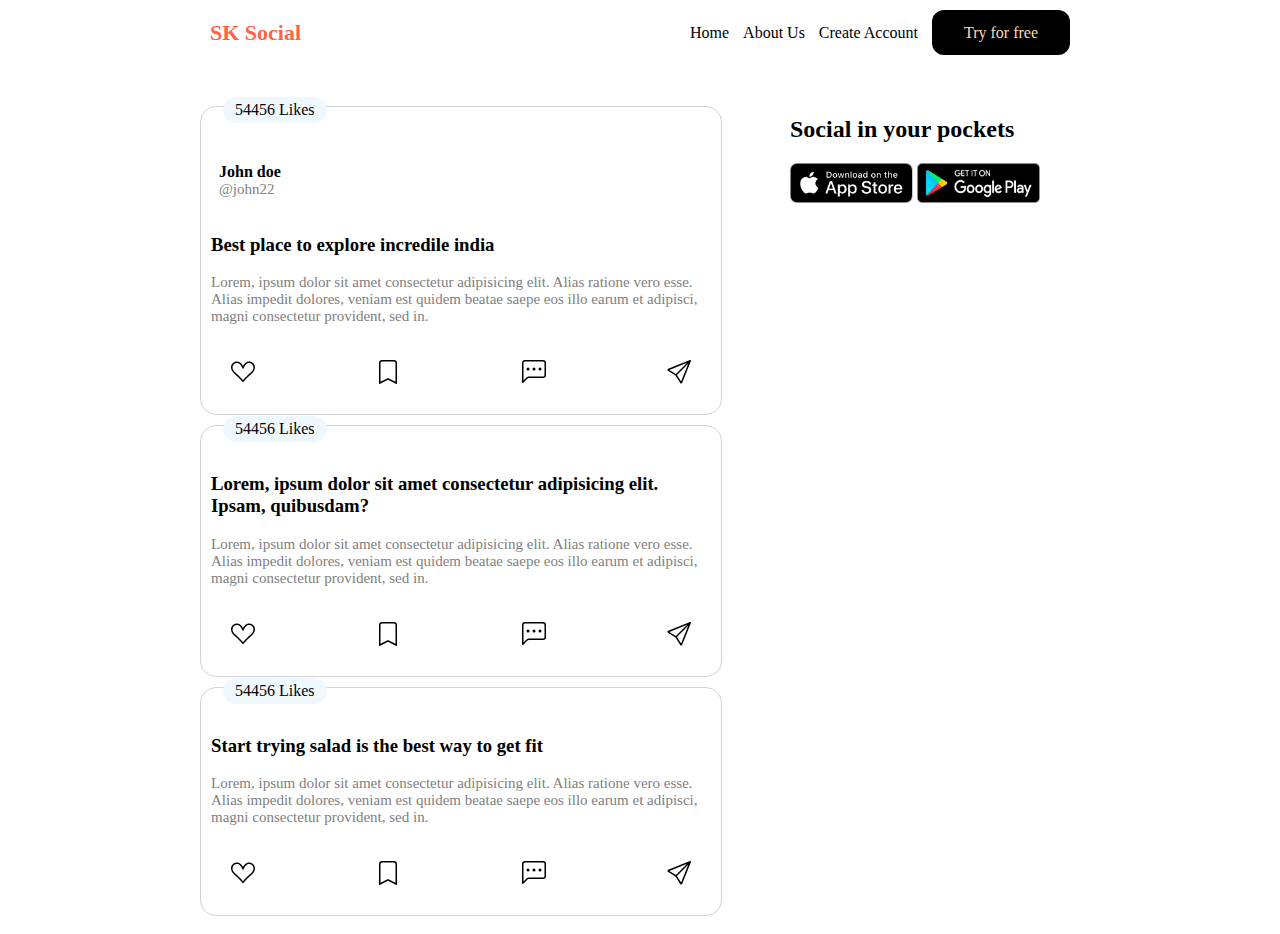
==== index.html @ 5a23242d "Website using html and css only" ====
<!DOCTYPE html>
<html lang="en">

<head>
    <meta charset="UTF-8">
    <meta http-equiv="X-UA-Compatible" content="IE=edge">
    <meta name="viewport" content="width=device-width, initial-scale=1.0">
    <link rel="stylesheet" href="style3.css">

    <title>Webpage</title>
</head>

<body>

    <nav class="navbar">
        <a href="" class="logo">SK Social</a>
        <div class="links">
            <a href="" class="links">Home</a>
            <a href="" class="links">About Us</a>
            <a href="" class="links">Create Account</a>
            <a href="" class="links btn">Try for free</a>

        </div>

    </nav>




    <div class="main-container">
        <div class="post-container">
            <div class="post">
                <div class="post-header">
                    <img src="https://source.unsplash.com/1600x800/?india" class="post-img" alt="">
                    <div class="likes">54456 Likes</div>
                </div>

                <div class="user">
                    <img src="https://source.unsplash.com/700x700/?boy" class="user-img" alt="">
                    <div>
                        <h4 class="name">John doe</h4>
                        <p class="username">@john22</p>
                    </div>
                </div>
                <h3>Best place to explore incredile india</h3>
                <p>Lorem, ipsum dolor sit amet consectetur adipisicing elit. Alias ratione vero esse. Alias impedit dolores, veniam est quidem beatae saepe eos illo earum et adipisci, magni consectetur provident, sed in.</p>
                <div class="icons">
                    <svg xmlns="http://www.w3.org/2000/svg" width="24" height="24" fill="currentColor" class="bi bi-suit-heart" viewBox="0 0 16 16">
                    <path d="m8 6.236-.894-1.789c-.222-.443-.607-1.08-1.152-1.595C5.418 2.345 4.776 2 4 2 2.324 2 1 3.326 1 4.92c0 1.211.554 2.066 1.868 3.37.337.334.721.695 1.146 1.093C5.122 10.423 6.5 11.717 8 13.447c1.5-1.73 2.878-3.024 3.986-4.064.425-.398.81-.76 1.146-1.093C14.446 6.986 15 6.131 15 4.92 15 3.326 13.676 2 12 2c-.777 0-1.418.345-1.954.852-.545.515-.93 1.152-1.152 1.595L8 6.236zm.392 8.292a.513.513 0 0 1-.784 0c-1.601-1.902-3.05-3.262-4.243-4.381C1.3 8.208 0 6.989 0 4.92 0 2.755 1.79 1 4 1c1.6 0 2.719 1.05 3.404 2.008.26.365.458.716.596.992a7.55 7.55 0 0 1 .596-.992C9.281 2.049 10.4 1 12 1c2.21 0 4 1.755 4 3.92 0 2.069-1.3 3.288-3.365 5.227-1.193 1.12-2.642 2.48-4.243 4.38z"/>
                  </svg>



                    <svg xmlns="http://www.w3.org/2000/svg" width="24" height="24" fill="currentColor" class="bi bi-bookmark" viewBox="0 0 16 16">
                    <path d="M2 2a2 2 0 0 1 2-2h8a2 2 0 0 1 2 2v13.5a.5.5 0 0 1-.777.416L8 13.101l-5.223 2.815A.5.5 0 0 1 2 15.5V2zm2-1a1 1 0 0 0-1 1v12.566l4.723-2.482a.5.5 0 0 1 .554 0L13 14.566V2a1 1 0 0 0-1-1H4z"/>
                  </svg>


                    <svg xmlns="http://www.w3.org/2000/svg" width="24" height="24" fill="currentColor" class="bi bi-chat-left-dots" viewBox="0 0 16 16">
                    <path d="M14 1a1 1 0 0 1 1 1v8a1 1 0 0 1-1 1H4.414A2 2 0 0 0 3 11.586l-2 2V2a1 1 0 0 1 1-1h12zM2 0a2 2 0 0 0-2 2v12.793a.5.5 0 0 0 .854.353l2.853-2.853A1 1 0 0 1 4.414 12H14a2 2 0 0 0 2-2V2a2 2 0 0 0-2-2H2z"/>
                    <path d="M5 6a1 1 0 1 1-2 0 1 1 0 0 1 2 0zm4 0a1 1 0 1 1-2 0 1 1 0 0 1 2 0zm4 0a1 1 0 1 1-2 0 1 1 0 0 1 2 0z"/>
                  </svg>




                    <svg xmlns="http://www.w3.org/2000/svg" width="24" height="24" fill="currentColor" class="bi bi-send" viewBox="0 0 16 16">
                    <path d="M15.854.146a.5.5 0 0 1 .11.54l-5.819 14.547a.75.75 0 0 1-1.329.124l-3.178-4.995L.643 7.184a.75.75 0 0 1 .124-1.33L15.314.037a.5.5 0 0 1 .54.11ZM6.636 10.07l2.761 4.338L14.13 2.576 6.636 10.07Zm6.787-8.201L1.591 6.602l4.339 2.76 7.494-7.493Z"/>
                  </svg>
                </div>

            </div>



            <div class="post">
                <div class="post-header">
                    <img src="https://source.unsplash.com/1600x800/?running" class="post-img" alt="">
                    <div class="likes">54456 Likes</div>
                </div>
                <h3>Lorem, ipsum dolor sit amet consectetur adipisicing elit. Ipsam, quibusdam?</h3>
                <p>Lorem, ipsum dolor sit amet consectetur adipisicing elit. Alias ratione vero esse. Alias impedit dolores, veniam est quidem beatae saepe eos illo earum et adipisci, magni consectetur provident, sed in.</p>
                <div class="icons">
                    <svg xmlns="http://www.w3.org/2000/svg" width="24" height="24" fill="currentColor" class="bi bi-suit-heart" viewBox="0 0 16 16">
                    <path d="m8 6.236-.894-1.789c-.222-.443-.607-1.08-1.152-1.595C5.418 2.345 4.776 2 4 2 2.324 2 1 3.326 1 4.92c0 1.211.554 2.066 1.868 3.37.337.334.721.695 1.146 1.093C5.122 10.423 6.5 11.717 8 13.447c1.5-1.73 2.878-3.024 3.986-4.064.425-.398.81-.76 1.146-1.093C14.446 6.986 15 6.131 15 4.92 15 3.326 13.676 2 12 2c-.777 0-1.418.345-1.954.852-.545.515-.93 1.152-1.152 1.595L8 6.236zm.392 8.292a.513.513 0 0 1-.784 0c-1.601-1.902-3.05-3.262-4.243-4.381C1.3 8.208 0 6.989 0 4.92 0 2.755 1.79 1 4 1c1.6 0 2.719 1.05 3.404 2.008.26.365.458.716.596.992a7.55 7.55 0 0 1 .596-.992C9.281 2.049 10.4 1 12 1c2.21 0 4 1.755 4 3.92 0 2.069-1.3 3.288-3.365 5.227-1.193 1.12-2.642 2.48-4.243 4.38z"/>
                  </svg>



                    <svg xmlns="http://www.w3.org/2000/svg" width="24" height="24" fill="currentColor" class="bi bi-bookmark" viewBox="0 0 16 16">
                    <path d="M2 2a2 2 0 0 1 2-2h8a2 2 0 0 1 2 2v13.5a.5.5 0 0 1-.777.416L8 13.101l-5.223 2.815A.5.5 0 0 1 2 15.5V2zm2-1a1 1 0 0 0-1 1v12.566l4.723-2.482a.5.5 0 0 1 .554 0L13 14.566V2a1 1 0 0 0-1-1H4z"/>
                  </svg>


                    <svg xmlns="http://www.w3.org/2000/svg" width="24" height="24" fill="currentColor" class="bi bi-chat-left-dots" viewBox="0 0 16 16">
                    <path d="M14 1a1 1 0 0 1 1 1v8a1 1 0 0 1-1 1H4.414A2 2 0 0 0 3 11.586l-2 2V2a1 1 0 0 1 1-1h12zM2 0a2 2 0 0 0-2 2v12.793a.5.5 0 0 0 .854.353l2.853-2.853A1 1 0 0 1 4.414 12H14a2 2 0 0 0 2-2V2a2 2 0 0 0-2-2H2z"/>
                    <path d="M5 6a1 1 0 1 1-2 0 1 1 0 0 1 2 0zm4 0a1 1 0 1 1-2 0 1 1 0 0 1 2 0zm4 0a1 1 0 1 1-2 0 1 1 0 0 1 2 0z"/>
                  </svg>




                    <svg xmlns="http://www.w3.org/2000/svg" width="24" height="24" fill="currentColor" class="bi bi-send" viewBox="0 0 16 16">
                    <path d="M15.854.146a.5.5 0 0 1 .11.54l-5.819 14.547a.75.75 0 0 1-1.329.124l-3.178-4.995L.643 7.184a.75.75 0 0 1 .124-1.33L15.314.037a.5.5 0 0 1 .54.11ZM6.636 10.07l2.761 4.338L14.13 2.576 6.636 10.07Zm6.787-8.201L1.591 6.602l4.339 2.76 7.494-7.493Z"/>
                  </svg>
                </div>

            </div>





            <div class="post">
                <div class="post-header">
                    <img src="https://source.unsplash.com/1600x800/?salad" class="post-img" alt="">
                    <div class="likes">54456 Likes</div>
                </div>
                <h3>Start trying salad is the best way to get fit</h3>
                <p>Lorem, ipsum dolor sit amet consectetur adipisicing elit. Alias ratione vero esse. Alias impedit dolores, veniam est quidem beatae saepe eos illo earum et adipisci, magni consectetur provident, sed in.</p>
                <div class="icons">
                    <svg xmlns="http://www.w3.org/2000/svg" width="24" height="24" fill="currentColor" class="bi bi-suit-heart" viewBox="0 0 16 16">
                    <path d="m8 6.236-.894-1.789c-.222-.443-.607-1.08-1.152-1.595C5.418 2.345 4.776 2 4 2 2.324 2 1 3.326 1 4.92c0 1.211.554 2.066 1.868 3.37.337.334.721.695 1.146 1.093C5.122 10.423 6.5 11.717 8 13.447c1.5-1.73 2.878-3.024 3.986-4.064.425-.398.81-.76 1.146-1.093C14.446 6.986 15 6.131 15 4.92 15 3.326 13.676 2 12 2c-.777 0-1.418.345-1.954.852-.545.515-.93 1.152-1.152 1.595L8 6.236zm.392 8.292a.513.513 0 0 1-.784 0c-1.601-1.902-3.05-3.262-4.243-4.381C1.3 8.208 0 6.989 0 4.92 0 2.755 1.79 1 4 1c1.6 0 2.719 1.05 3.404 2.008.26.365.458.716.596.992a7.55 7.55 0 0 1 .596-.992C9.281 2.049 10.4 1 12 1c2.21 0 4 1.755 4 3.92 0 2.069-1.3 3.288-3.365 5.227-1.193 1.12-2.642 2.48-4.243 4.38z"/>
                  </svg>



                    <svg xmlns="http://www.w3.org/2000/svg" width="24" height="24" fill="currentColor" class="bi bi-bookmark" viewBox="0 0 16 16">
                    <path d="M2 2a2 2 0 0 1 2-2h8a2 2 0 0 1 2 2v13.5a.5.5 0 0 1-.777.416L8 13.101l-5.223 2.815A.5.5 0 0 1 2 15.5V2zm2-1a1 1 0 0 0-1 1v12.566l4.723-2.482a.5.5 0 0 1 .554 0L13 14.566V2a1 1 0 0 0-1-1H4z"/>
                  </svg>


                    <svg xmlns="http://www.w3.org/2000/svg" width="24" height="24" fill="currentColor" class="bi bi-chat-left-dots" viewBox="0 0 16 16">
                    <path d="M14 1a1 1 0 0 1 1 1v8a1 1 0 0 1-1 1H4.414A2 2 0 0 0 3 11.586l-2 2V2a1 1 0 0 1 1-1h12zM2 0a2 2 0 0 0-2 2v12.793a.5.5 0 0 0 .854.353l2.853-2.853A1 1 0 0 1 4.414 12H14a2 2 0 0 0 2-2V2a2 2 0 0 0-2-2H2z"/>
                    <path d="M5 6a1 1 0 1 1-2 0 1 1 0 0 1 2 0zm4 0a1 1 0 1 1-2 0 1 1 0 0 1 2 0zm4 0a1 1 0 1 1-2 0 1 1 0 0 1 2 0z"/>
                  </svg>




                    <svg xmlns="http://www.w3.org/2000/svg" width="24" height="24" fill="currentColor" class="bi bi-send" viewBox="0 0 16 16">
                    <path d="M15.854.146a.5.5 0 0 1 .11.54l-5.819 14.547a.75.75 0 0 1-1.329.124l-3.178-4.995L.643 7.184a.75.75 0 0 1 .124-1.33L15.314.037a.5.5 0 0 1 .54.11ZM6.636 10.07l2.761 4.338L14.13 2.576 6.636 10.07Zm6.787-8.201L1.591 6.602l4.339 2.76 7.494-7.493Z"/>
                  </svg>
                </div>

            </div>
        </div>
        <div class="sidebar">
            <h2>Social in your pockets</h2>
            <img src="icon-AppStore_lg30tv.webp" height="40px" alt="">
            <img src="icon-GooglePlay_1_zixjxl.png" height="40px" alt="">
        </div>
    </div>
</body>

</html>
---- style3.css ----
.body {
    font-family: system-ui, -apple-system, BlinkMacSystemFont, 'Segoe UI', Roboto, Oxygen, Ubuntu, Cantarell, 'Open Sans', 'Helvetica Neue', sans-serif;
}

.post {
    width: 500px;
    border: 1px solid lightgray;
    padding: 10px;
    margin: 10px;
    border-radius: 16px;
}

.post-img {
    width: 100%;
    border-radius: 16px;
}

.post-header {
    position: relative;
}

.likes {
    position: absolute;
    bottom: 0;
    margin: 12px;
    background-color: aliceblue;
    padding: 4px 12px;
    border-radius: 16px;
}

.icons {
    padding: 20px;
    display: flex;
    justify-content: space-between;
}

.main-container {
    display: flex;
    margin-top: 50px;
    justify-content: center;
}

.post-container {
    width: 600px;
}

.sidebar {
    width: 300px;
}

.navbar {
    width: 860px;
    margin: 20px auto;
    display: flex;
    justify-content: space-between;
    align-items: center;
}

.logo {
    font-size: 22px;
    color: tomato;
    font-weight: bold;
    text-decoration: none;
}

.links {
    color: black;
    text-decoration: none;
    margin-left: 10px;
}

.btn {
    background-color: black;
    color: wheat;
    padding: 14px 32px;
    border-radius: 12px;
    border: none;
}

.post p {
    font-size: 15px;
    color: grey;
}

.user-img {
    height: 70px;
    border-radius: 50%;
}

.user {
    margin-top: 10px;
    display: flex;
    align-items: center;
}

.name {
    margin: 0 8px;
}

.username {
    margin: 0 8px;
}
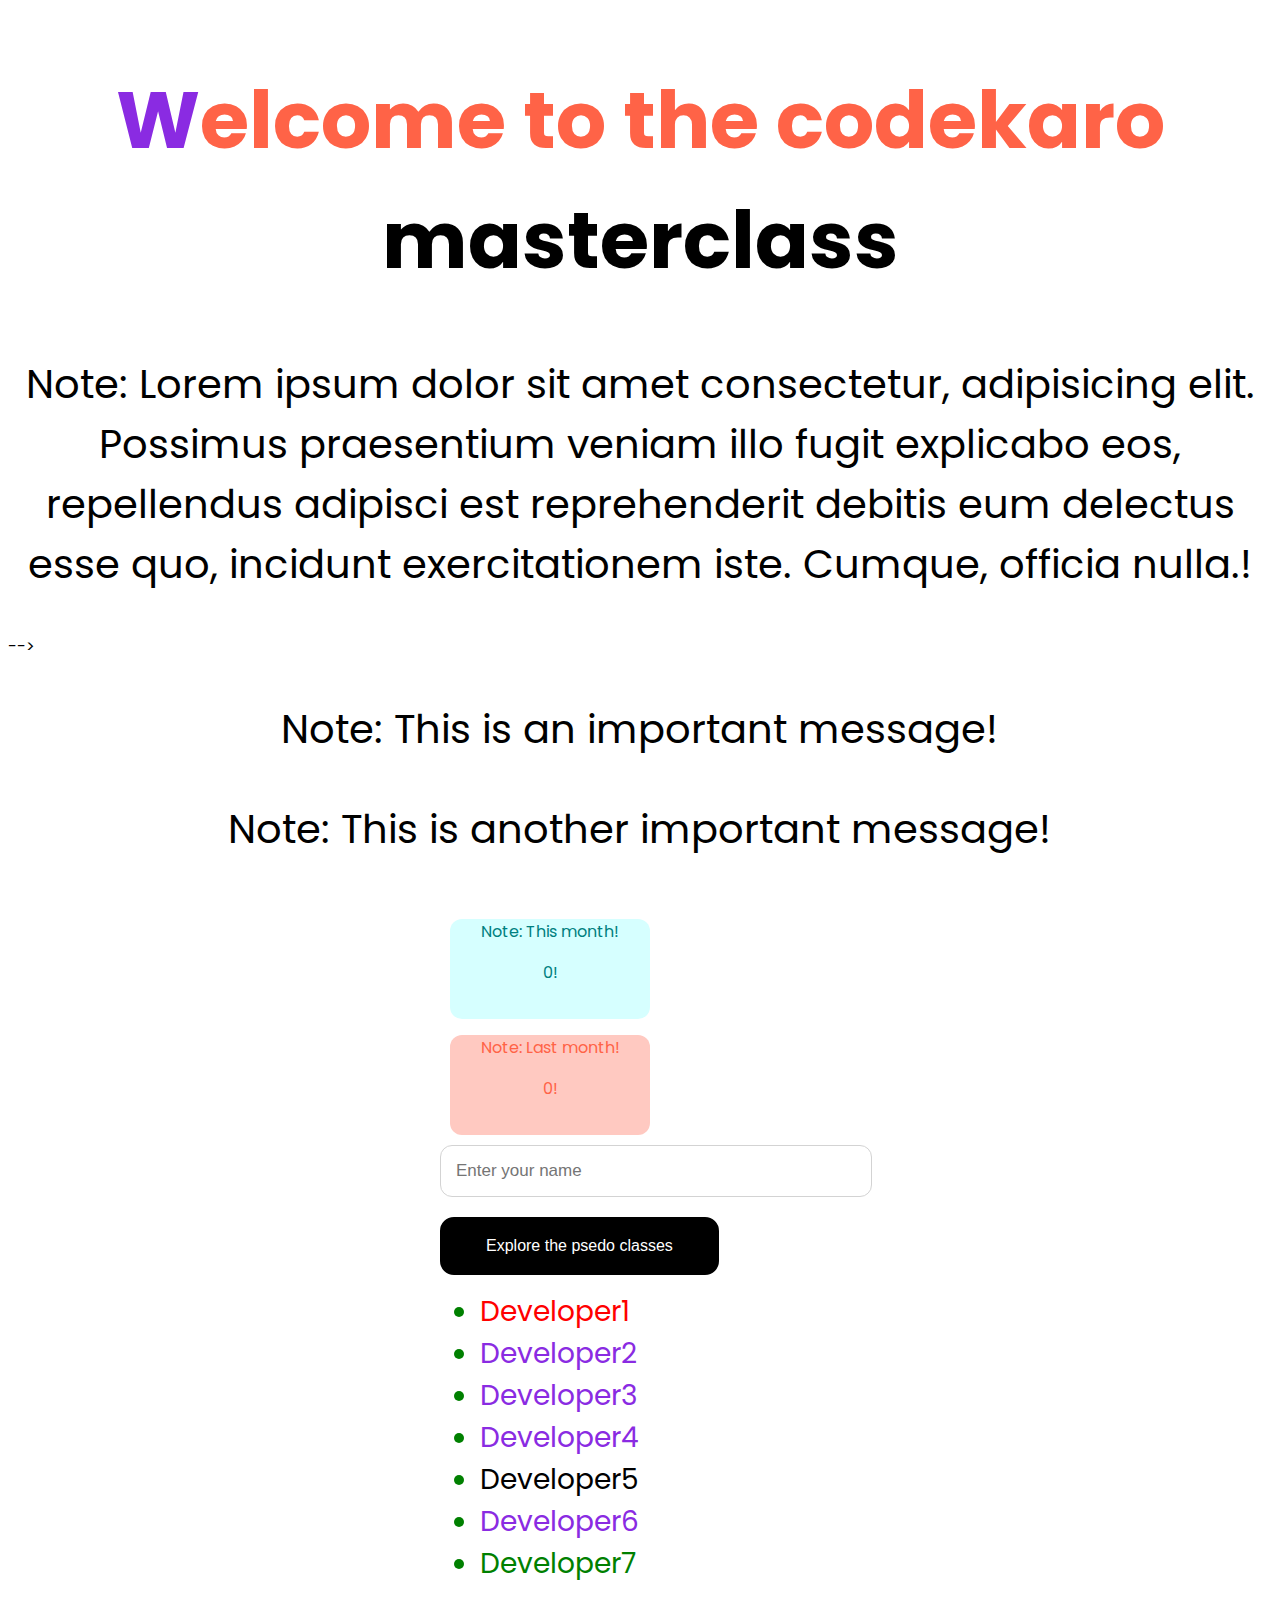
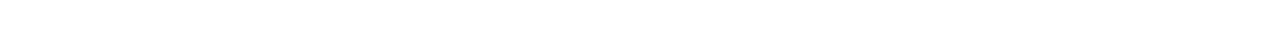
==== commit af20e792: "Pseudo Elements And Classes" ====
--- a/index.html
+++ b/index.html
@@ -5,151 +5,39 @@
     <meta charset="UTF-8">
     <meta http-equiv="X-UA-Compatible" content="IE=edge">
     <meta name="viewport" content="width=device-width, initial-scale=1.0">
-    <link rel="stylesheet" href="style3.css">
-
-    <title>Webpage</title>
+    <title>psedo</title>
+    <link rel="stylesheet" href="style.css">
 </head>
 
 <body>
+    <h1>Welcome to the codekaro masterclass</h1>
+    <p>Lorem ipsum dolor sit amet consectetur, adipisicing elit. Possimus praesentium veniam illo fugit explicabo eos, repellendus adipisci est reprehenderit debitis eum delectus esse quo, incidunt exercitationem iste. Cumque, officia nulla.</p> -->
 
-    <nav class="navbar">
-        <a href="" class="logo">SK Social</a>
-        <div class="links">
-            <a href="" class="links">Home</a>
-            <a href="" class="links">About Us</a>
-            <a href="" class="links">Create Account</a>
-            <a href="" class="links btn">Try for free</a>
+    <p>This is an important message</p>
+    <p>This is another important message</p>
 
+    <div class="container">
+        <div class="card bg1">
+            <p>This month</p>
+            <p class="value"></p>
         </div>
+        <div class="card bg2">
+            <p>Last month</p>
+            <p class="value"></p>
+        </div>
+        <input type="text" placeholder="Enter your name">
+        <button class="btn">Explore the psedo classes</button>
 
-    </nav>
+        <ul>
+            <li>Developer1</li>
+            <li>Developer2</li>
+            <li>Developer3</li>
+            <li>Developer4</li>
+            <li>Developer5</li>
+            <li>Developer6</li>
+            <li>Developer7</li>
+        </ul>
 
-
-
-
-    <div class="main-container">
-        <div class="post-container">
-            <div class="post">
-                <div class="post-header">
-                    <img src="https://source.unsplash.com/1600x800/?india" class="post-img" alt="">
-                    <div class="likes">54456 Likes</div>
-                </div>
-
-                <div class="user">
-                    <img src="https://source.unsplash.com/700x700/?boy" class="user-img" alt="">
-                    <div>
-                        <h4 class="name">John doe</h4>
-                        <p class="username">@john22</p>
-                    </div>
-                </div>
-                <h3>Best place to explore incredile india</h3>
-                <p>Lorem, ipsum dolor sit amet consectetur adipisicing elit. Alias ratione vero esse. Alias impedit dolores, veniam est quidem beatae saepe eos illo earum et adipisci, magni consectetur provident, sed in.</p>
-                <div class="icons">
-                    <svg xmlns="http://www.w3.org/2000/svg" width="24" height="24" fill="currentColor" class="bi bi-suit-heart" viewBox="0 0 16 16">
-                    <path d="m8 6.236-.894-1.789c-.222-.443-.607-1.08-1.152-1.595C5.418 2.345 4.776 2 4 2 2.324 2 1 3.326 1 4.92c0 1.211.554 2.066 1.868 3.37.337.334.721.695 1.146 1.093C5.122 10.423 6.5 11.717 8 13.447c1.5-1.73 2.878-3.024 3.986-4.064.425-.398.81-.76 1.146-1.093C14.446 6.986 15 6.131 15 4.92 15 3.326 13.676 2 12 2c-.777 0-1.418.345-1.954.852-.545.515-.93 1.152-1.152 1.595L8 6.236zm.392 8.292a.513.513 0 0 1-.784 0c-1.601-1.902-3.05-3.262-4.243-4.381C1.3 8.208 0 6.989 0 4.92 0 2.755 1.79 1 4 1c1.6 0 2.719 1.05 3.404 2.008.26.365.458.716.596.992a7.55 7.55 0 0 1 .596-.992C9.281 2.049 10.4 1 12 1c2.21 0 4 1.755 4 3.92 0 2.069-1.3 3.288-3.365 5.227-1.193 1.12-2.642 2.48-4.243 4.38z"/>
-                  </svg>
-
-
-
-                    <svg xmlns="http://www.w3.org/2000/svg" width="24" height="24" fill="currentColor" class="bi bi-bookmark" viewBox="0 0 16 16">
-                    <path d="M2 2a2 2 0 0 1 2-2h8a2 2 0 0 1 2 2v13.5a.5.5 0 0 1-.777.416L8 13.101l-5.223 2.815A.5.5 0 0 1 2 15.5V2zm2-1a1 1 0 0 0-1 1v12.566l4.723-2.482a.5.5 0 0 1 .554 0L13 14.566V2a1 1 0 0 0-1-1H4z"/>
-                  </svg>
-
-
-                    <svg xmlns="http://www.w3.org/2000/svg" width="24" height="24" fill="currentColor" class="bi bi-chat-left-dots" viewBox="0 0 16 16">
-                    <path d="M14 1a1 1 0 0 1 1 1v8a1 1 0 0 1-1 1H4.414A2 2 0 0 0 3 11.586l-2 2V2a1 1 0 0 1 1-1h12zM2 0a2 2 0 0 0-2 2v12.793a.5.5 0 0 0 .854.353l2.853-2.853A1 1 0 0 1 4.414 12H14a2 2 0 0 0 2-2V2a2 2 0 0 0-2-2H2z"/>
-                    <path d="M5 6a1 1 0 1 1-2 0 1 1 0 0 1 2 0zm4 0a1 1 0 1 1-2 0 1 1 0 0 1 2 0zm4 0a1 1 0 1 1-2 0 1 1 0 0 1 2 0z"/>
-                  </svg>
-
-
-
-
-                    <svg xmlns="http://www.w3.org/2000/svg" width="24" height="24" fill="currentColor" class="bi bi-send" viewBox="0 0 16 16">
-                    <path d="M15.854.146a.5.5 0 0 1 .11.54l-5.819 14.547a.75.75 0 0 1-1.329.124l-3.178-4.995L.643 7.184a.75.75 0 0 1 .124-1.33L15.314.037a.5.5 0 0 1 .54.11ZM6.636 10.07l2.761 4.338L14.13 2.576 6.636 10.07Zm6.787-8.201L1.591 6.602l4.339 2.76 7.494-7.493Z"/>
-                  </svg>
-                </div>
-
-            </div>
-
-
-
-            <div class="post">
-                <div class="post-header">
-                    <img src="https://source.unsplash.com/1600x800/?running" class="post-img" alt="">
-                    <div class="likes">54456 Likes</div>
-                </div>
-                <h3>Lorem, ipsum dolor sit amet consectetur adipisicing elit. Ipsam, quibusdam?</h3>
-                <p>Lorem, ipsum dolor sit amet consectetur adipisicing elit. Alias ratione vero esse. Alias impedit dolores, veniam est quidem beatae saepe eos illo earum et adipisci, magni consectetur provident, sed in.</p>
-                <div class="icons">
-                    <svg xmlns="http://www.w3.org/2000/svg" width="24" height="24" fill="currentColor" class="bi bi-suit-heart" viewBox="0 0 16 16">
-                    <path d="m8 6.236-.894-1.789c-.222-.443-.607-1.08-1.152-1.595C5.418 2.345 4.776 2 4 2 2.324 2 1 3.326 1 4.92c0 1.211.554 2.066 1.868 3.37.337.334.721.695 1.146 1.093C5.122 10.423 6.5 11.717 8 13.447c1.5-1.73 2.878-3.024 3.986-4.064.425-.398.81-.76 1.146-1.093C14.446 6.986 15 6.131 15 4.92 15 3.326 13.676 2 12 2c-.777 0-1.418.345-1.954.852-.545.515-.93 1.152-1.152 1.595L8 6.236zm.392 8.292a.513.513 0 0 1-.784 0c-1.601-1.902-3.05-3.262-4.243-4.381C1.3 8.208 0 6.989 0 4.92 0 2.755 1.79 1 4 1c1.6 0 2.719 1.05 3.404 2.008.26.365.458.716.596.992a7.55 7.55 0 0 1 .596-.992C9.281 2.049 10.4 1 12 1c2.21 0 4 1.755 4 3.92 0 2.069-1.3 3.288-3.365 5.227-1.193 1.12-2.642 2.48-4.243 4.38z"/>
-                  </svg>
-
-
-
-                    <svg xmlns="http://www.w3.org/2000/svg" width="24" height="24" fill="currentColor" class="bi bi-bookmark" viewBox="0 0 16 16">
-                    <path d="M2 2a2 2 0 0 1 2-2h8a2 2 0 0 1 2 2v13.5a.5.5 0 0 1-.777.416L8 13.101l-5.223 2.815A.5.5 0 0 1 2 15.5V2zm2-1a1 1 0 0 0-1 1v12.566l4.723-2.482a.5.5 0 0 1 .554 0L13 14.566V2a1 1 0 0 0-1-1H4z"/>
-                  </svg>
-
-
-                    <svg xmlns="http://www.w3.org/2000/svg" width="24" height="24" fill="currentColor" class="bi bi-chat-left-dots" viewBox="0 0 16 16">
-                    <path d="M14 1a1 1 0 0 1 1 1v8a1 1 0 0 1-1 1H4.414A2 2 0 0 0 3 11.586l-2 2V2a1 1 0 0 1 1-1h12zM2 0a2 2 0 0 0-2 2v12.793a.5.5 0 0 0 .854.353l2.853-2.853A1 1 0 0 1 4.414 12H14a2 2 0 0 0 2-2V2a2 2 0 0 0-2-2H2z"/>
-                    <path d="M5 6a1 1 0 1 1-2 0 1 1 0 0 1 2 0zm4 0a1 1 0 1 1-2 0 1 1 0 0 1 2 0zm4 0a1 1 0 1 1-2 0 1 1 0 0 1 2 0z"/>
-                  </svg>
-
-
-
-
-                    <svg xmlns="http://www.w3.org/2000/svg" width="24" height="24" fill="currentColor" class="bi bi-send" viewBox="0 0 16 16">
-                    <path d="M15.854.146a.5.5 0 0 1 .11.54l-5.819 14.547a.75.75 0 0 1-1.329.124l-3.178-4.995L.643 7.184a.75.75 0 0 1 .124-1.33L15.314.037a.5.5 0 0 1 .54.11ZM6.636 10.07l2.761 4.338L14.13 2.576 6.636 10.07Zm6.787-8.201L1.591 6.602l4.339 2.76 7.494-7.493Z"/>
-                  </svg>
-                </div>
-
-            </div>
-
-
-
-
-
-            <div class="post">
-                <div class="post-header">
-                    <img src="https://source.unsplash.com/1600x800/?salad" class="post-img" alt="">
-                    <div class="likes">54456 Likes</div>
-                </div>
-                <h3>Start trying salad is the best way to get fit</h3>
-                <p>Lorem, ipsum dolor sit amet consectetur adipisicing elit. Alias ratione vero esse. Alias impedit dolores, veniam est quidem beatae saepe eos illo earum et adipisci, magni consectetur provident, sed in.</p>
-                <div class="icons">
-                    <svg xmlns="http://www.w3.org/2000/svg" width="24" height="24" fill="currentColor" class="bi bi-suit-heart" viewBox="0 0 16 16">
-                    <path d="m8 6.236-.894-1.789c-.222-.443-.607-1.08-1.152-1.595C5.418 2.345 4.776 2 4 2 2.324 2 1 3.326 1 4.92c0 1.211.554 2.066 1.868 3.37.337.334.721.695 1.146 1.093C5.122 10.423 6.5 11.717 8 13.447c1.5-1.73 2.878-3.024 3.986-4.064.425-.398.81-.76 1.146-1.093C14.446 6.986 15 6.131 15 4.92 15 3.326 13.676 2 12 2c-.777 0-1.418.345-1.954.852-.545.515-.93 1.152-1.152 1.595L8 6.236zm.392 8.292a.513.513 0 0 1-.784 0c-1.601-1.902-3.05-3.262-4.243-4.381C1.3 8.208 0 6.989 0 4.92 0 2.755 1.79 1 4 1c1.6 0 2.719 1.05 3.404 2.008.26.365.458.716.596.992a7.55 7.55 0 0 1 .596-.992C9.281 2.049 10.4 1 12 1c2.21 0 4 1.755 4 3.92 0 2.069-1.3 3.288-3.365 5.227-1.193 1.12-2.642 2.48-4.243 4.38z"/>
-                  </svg>
-
-
-
-                    <svg xmlns="http://www.w3.org/2000/svg" width="24" height="24" fill="currentColor" class="bi bi-bookmark" viewBox="0 0 16 16">
-                    <path d="M2 2a2 2 0 0 1 2-2h8a2 2 0 0 1 2 2v13.5a.5.5 0 0 1-.777.416L8 13.101l-5.223 2.815A.5.5 0 0 1 2 15.5V2zm2-1a1 1 0 0 0-1 1v12.566l4.723-2.482a.5.5 0 0 1 .554 0L13 14.566V2a1 1 0 0 0-1-1H4z"/>
-                  </svg>
-
-
-                    <svg xmlns="http://www.w3.org/2000/svg" width="24" height="24" fill="currentColor" class="bi bi-chat-left-dots" viewBox="0 0 16 16">
-                    <path d="M14 1a1 1 0 0 1 1 1v8a1 1 0 0 1-1 1H4.414A2 2 0 0 0 3 11.586l-2 2V2a1 1 0 0 1 1-1h12zM2 0a2 2 0 0 0-2 2v12.793a.5.5 0 0 0 .854.353l2.853-2.853A1 1 0 0 1 4.414 12H14a2 2 0 0 0 2-2V2a2 2 0 0 0-2-2H2z"/>
-                    <path d="M5 6a1 1 0 1 1-2 0 1 1 0 0 1 2 0zm4 0a1 1 0 1 1-2 0 1 1 0 0 1 2 0zm4 0a1 1 0 1 1-2 0 1 1 0 0 1 2 0z"/>
-                  </svg>
-
-
-
-
-                    <svg xmlns="http://www.w3.org/2000/svg" width="24" height="24" fill="currentColor" class="bi bi-send" viewBox="0 0 16 16">
-                    <path d="M15.854.146a.5.5 0 0 1 .11.54l-5.819 14.547a.75.75 0 0 1-1.329.124l-3.178-4.995L.643 7.184a.75.75 0 0 1 .124-1.33L15.314.037a.5.5 0 0 1 .54.11ZM6.636 10.07l2.761 4.338L14.13 2.576 6.636 10.07Zm6.787-8.201L1.591 6.602l4.339 2.76 7.494-7.493Z"/>
-                  </svg>
-                </div>
-
-            </div>
-        </div>
-        <div class="sidebar">
-            <h2>Social in your pockets</h2>
-            <img src="icon-AppStore_lg30tv.webp" height="40px" alt="">
-            <img src="icon-GooglePlay_1_zixjxl.png" height="40px" alt="">
-        </div>
     </div>
 </body>
 
--- a/style.css
+++ b/style.css
@@ -0,0 +1,121 @@
+@import url('https://fonts.googleapis.com/css2?family=Poppins:wght@400;800;900&display=swap');
+body {
+    font-family: 'Poppins', sans-serif;
+}
+
+h1 {
+    text-align: center;
+    font-size: 80px;
+    margin-top: 60px;
+}
+
+h1::first-letter {
+    color: blueviolet;
+}
+
+h1::first-line {
+    color: tomato;
+}
+
+h1::selection {
+    background-color: black;
+    color: white;
+}
+
+p {
+    font-size: 40px;
+    text-align: center;
+}
+
+p::before {
+    content: 'Note: ';
+}
+
+p::after {
+    content: '!';
+}
+
+.container {
+    width: 400px;
+    margin: 60px auto;
+}
+
+.card {
+    width: 200px;
+    height: 100px;
+    border-radius: 12px;
+    margin: 10px;
+}
+
+.card p {
+    font-size: 16px;
+}
+
+.bg1 {
+    background-color: rgb(214, 255, 255);
+    color: teal;
+}
+
+.bg2 {
+    background-color: rgb(255, 201, 193);
+    color: tomato;
+}
+
+.value::before {
+    content: '0';
+}
+
+.btn {
+    border: 2px solid black;
+    padding: 18px 44px;
+    background-color: black;
+    color: white;
+    border-radius: 14px;
+    cursor: pointer;
+    font-size: 16px;
+    margin-top: 20px;
+}
+
+.btn:hover {
+    background-color: black;
+    color: white;
+    border-radius: 40px;
+    padding: 18px 55px;
+}
+
+input {
+    width: 100%;
+    border: 1px solid lightgray;
+    font-size: 17px;
+    padding: 15px;
+    border-radius: 12px;
+}
+
+input:focus {
+    outline: none;
+    border: 1px solid dodgerblue;
+}
+
+ul li {
+    font-size: 28px;
+}
+
+ul li:first-child {
+    color: red;
+}
+
+ul li:last-child {
+    color: green;
+}
+
+ul li:nth-child(3) {
+    color: blueviolet;
+}
+
+ul li:nth-child(even) {
+    color: blueviolet;
+}
+
+li::marker {
+    color: green;
+}